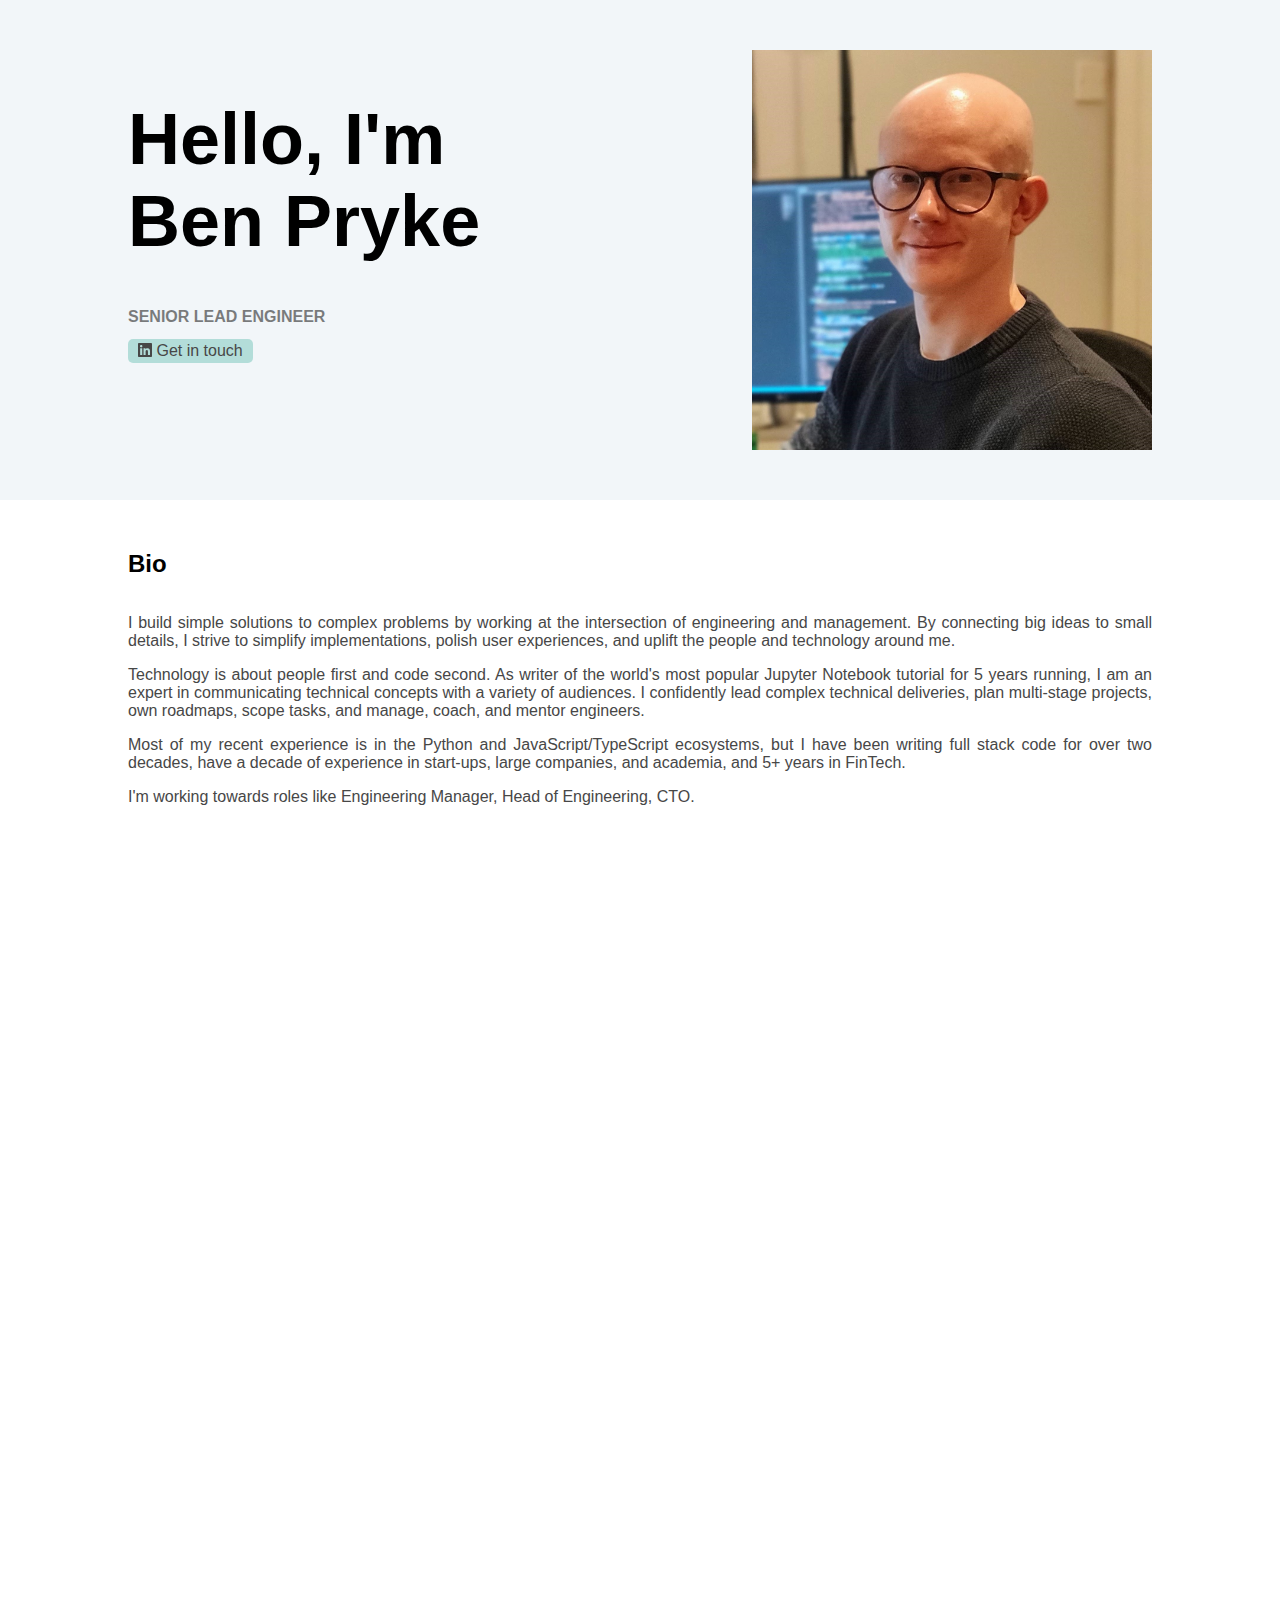
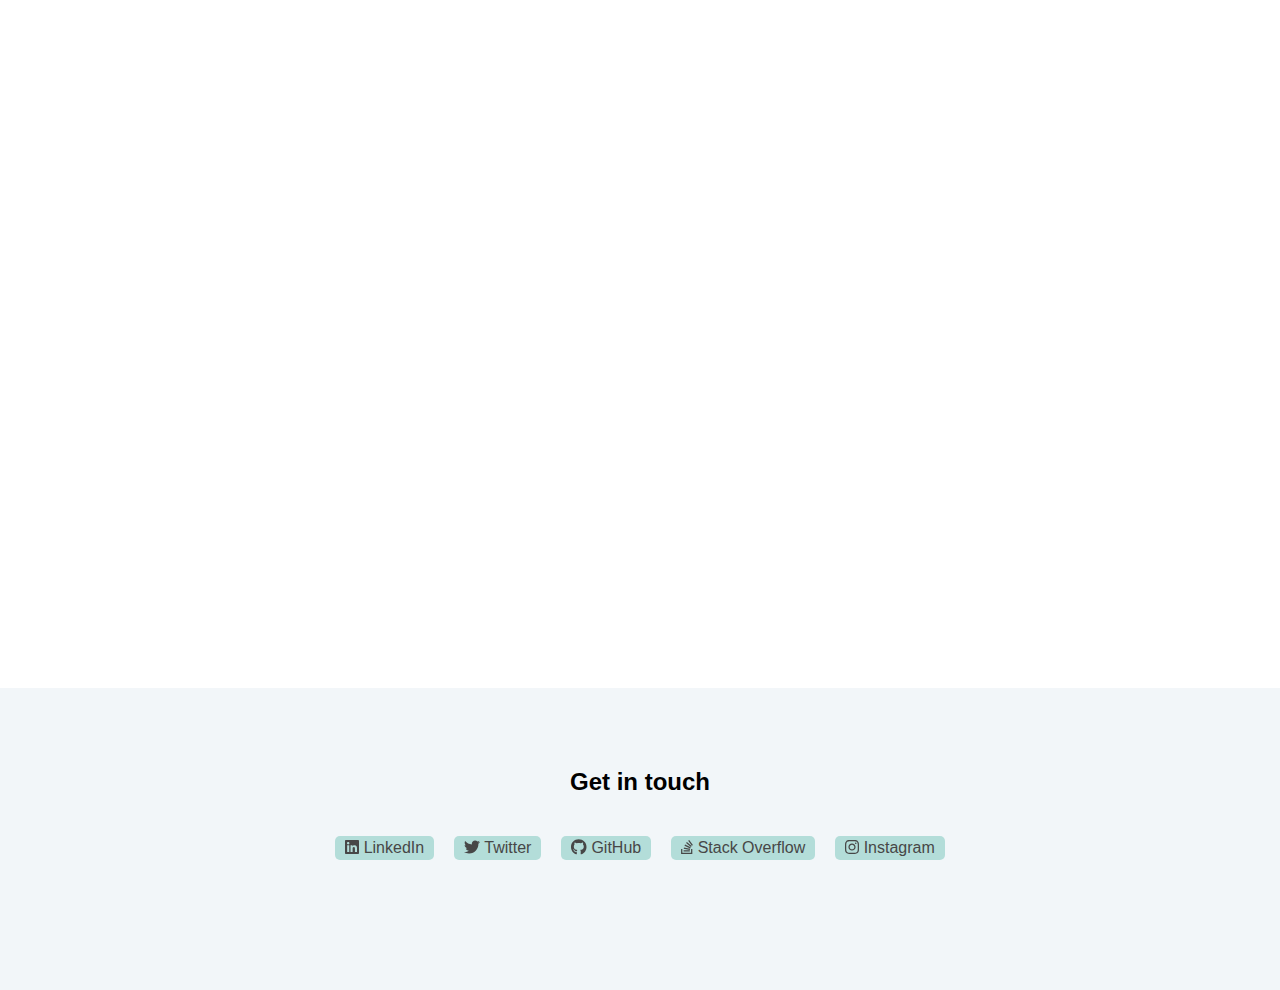
==== 200.html @ 39051aa6 "Updates" ====
<!doctype html><html lang="en-gb"><head><meta charset="utf-8"/><link rel="shortcut icon" href="/favicon.ico"/><link rel="icon" type="image/png" sizes="32x32" href="/favicon-32x32.png"><link rel="icon" type="image/png" sizes="16x16" href="/favicon-16x16.png"><link rel="apple-touch-icon" sizes="180x180" href="/apple-touch-icon.png"><meta name="viewport" content="width=device-width,initial-scale=1,shrink-to-fit=no"/><meta name="theme-color" content="#50bebe"/><link rel="manifest" href="/manifest.json"/><title>Benjamin Pryke | Developer</title><meta name="description" content="Ben Pryke is an entrepreneur building tech for humans. Currently a senior tech lead at JPMC, formerly at Beacon Platform, and two time startup co-founder."><meta name="keywords" content="Ben, Benjamin, Pryke, engineer, developer, dev, programmer, entrepreneur, startup, start-up, Python, JavaScript, full stack, senior, lead"><script async src="https://www.googletagmanager.com/gtag/js?id=G-BXW9QDPKF5"></script><script>function gtag(){dataLayer.push(arguments)}window.dataLayer=window.dataLayer||[],gtag("js",new Date),gtag("config","G-BXW9QDPKF5")</script><script defer="defer" src="/static/js/main.bc6fc7b1.js"></script><link href="/static/css/main.e561cb34.css" rel="stylesheet"></head><body><noscript>Enabling JavaScript will enhance this site</noscript><div id="root"></div></body></html>
---- static/css/main.e561cb34.css ----
body{-webkit-font-smoothing:antialiased;-moz-osx-font-smoothing:grayscale;font-family:-apple-system,BlinkMacSystemFont,Segoe UI,Roboto,Oxygen,Ubuntu,Cantarell,Fira Sans,Droid Sans,Helvetica Neue,sans-serif;margin:0;overflow-anchor:none;padding:0}code{font-family:source-code-pro,Menlo,Monaco,Consolas,Courier New,monospace}img{display:block}.banner{box-sizing:border-box;margin:auto;max-width:1500px;min-height:200px;min-width:360px;padding:50px 10%;position:relative;text-align:center}.banner>h2{margin:0 0 30px}.banner>p{color:#474747}.faded-out{opacity:0}.faded-in{-webkit-animation:fade-in .5s ease-out;animation:fade-in .5s ease-out}@-webkit-keyframes fade-in{0%{opacity:0;top:100px}to{opacity:1;top:0}}@keyframes fade-in{0%{opacity:0;top:100px}to{opacity:1;top:0}}@media only screen and (min-width:768px){.banner{box-sizing:inherit}}@media only screen and (min-width:1800px){.banner{padding:50px calc(50% - 750px)}}.footer{background:#f2f6f9;max-width:none;min-height:0;padding-bottom:120px!important;padding-top:80px!important}section.banner.hero{grid-gap:1rem;background-color:#f2f6f9;display:grid;grid-template:1.3fr 1fr/1fr}section.banner.hero .text{justify-self:flex-start;margin:auto}section.banner.hero h1{font-size:3rem;max-width:300px}section.banner.hero h2{display:block;font-size:1rem;font-weight:600;opacity:.5;text-transform:uppercase}section.banner.hero .social-button{margin:0}section.banner.hero img{aspect-ratio:1/1;justify-self:center;max-height:400px;max-width:400px;-webkit-transform:scaleX(-1);transform:scaleX(-1);width:100%}@media only screen and (min-width:768px){section.banner.hero{grid-template:1fr/1fr 1fr}section.banner.hero .text{display:flex;flex-direction:column;grid-row:1;margin:0}section.banner.hero h1{font-size:3.5rem;margin-bottom:2rem;max-width:400px;text-align:left}section.banner.hero h2{text-align:left}section.banner.hero img{justify-self:flex-end}}@media only screen and (min-width:900px){section.banner.hero h1{font-size:4.5rem}}@media only screen and (min-width:1800px){section.banner.hero h1{font-size:5rem}}.logo{align-self:center}.logo img{padding:25px 15px;transition:.5s ease;width:100px}.logo img:hover{-webkit-transform:scale(1.2);transform:scale(1.2)}@media only screen and (min-width:900px){.logo img{padding:50px 30px;width:200px}}.logo-collection{display:flex;flex-wrap:wrap;justify-content:space-around}.paragraph-header{align-items:center;display:flex;flex-direction:column;justify-content:space-between}.paragraph-header h2{align-self:flex-start;margin-top:0;text-align:left}.paragraph-header img{align-self:flex-start;margin-bottom:25px;max-height:60px}.paragraph p{-webkit-hyphens:auto;hyphens:auto;text-align:justify}@media only screen and (min-width:450px){.paragraph-header{flex-direction:row}.paragraph-header img{margin-bottom:10px;margin-left:20px}}@media only screen and (min-width:900px){.paragraph p{-webkit-hyphens:none;hyphens:none}}.showcase{background:#f2f6f9;padding-bottom:80px}.showpieces{align-items:center;display:flex;flex-direction:row;flex-wrap:wrap;justify-content:center}.showpieces a{color:#2b2b2b;text-decoration:none}.showpiece{background:#fff;border-radius:10px;box-shadow:8px 14px 38px rgba(45,51,56,.08),1px 3px 8px rgba(45,51,56,.03);height:400px;margin:20px;padding:10px;position:relative;top:0;transition:.5s ease;width:300px}@media (hover:hover){.showpiece:hover{top:-10px}}.showpiece p{color:#474747}.showpiece img{height:200px;object-fit:cover;width:300px}.social-button{background:#b3ddd9;border:none;border-radius:5px;color:#474747;display:inline-block;font-size:1rem;font-weight:500;margin:10px;padding:3px 10px;text-decoration:none;white-space:nowrap;width:-webkit-fit-content;width:-moz-fit-content;width:fit-content}.social-button:focus{-webkit-animation:wave .2s ease-in;animation:wave .2s ease-in}.social-button:hover svg{color:#50bebe;transition:all .2s ease}.social-button i{margin-right:6px}@-webkit-keyframes wave{0%{box-shadow:0 0 0 0 rgba(80,190,190,0)}50%{box-shadow:0 0 0 3px rgba(80,190,190,.33)}to{box-shadow:0 0 0 4px rgba(80,190,190,0)}}@keyframes wave{0%{box-shadow:0 0 0 0 rgba(80,190,190,0)}50%{box-shadow:0 0 0 3px rgba(80,190,190,.33)}to{box-shadow:0 0 0 4px rgba(80,190,190,0)}}
/*# sourceMappingURL=main.e561cb34.css.map*/
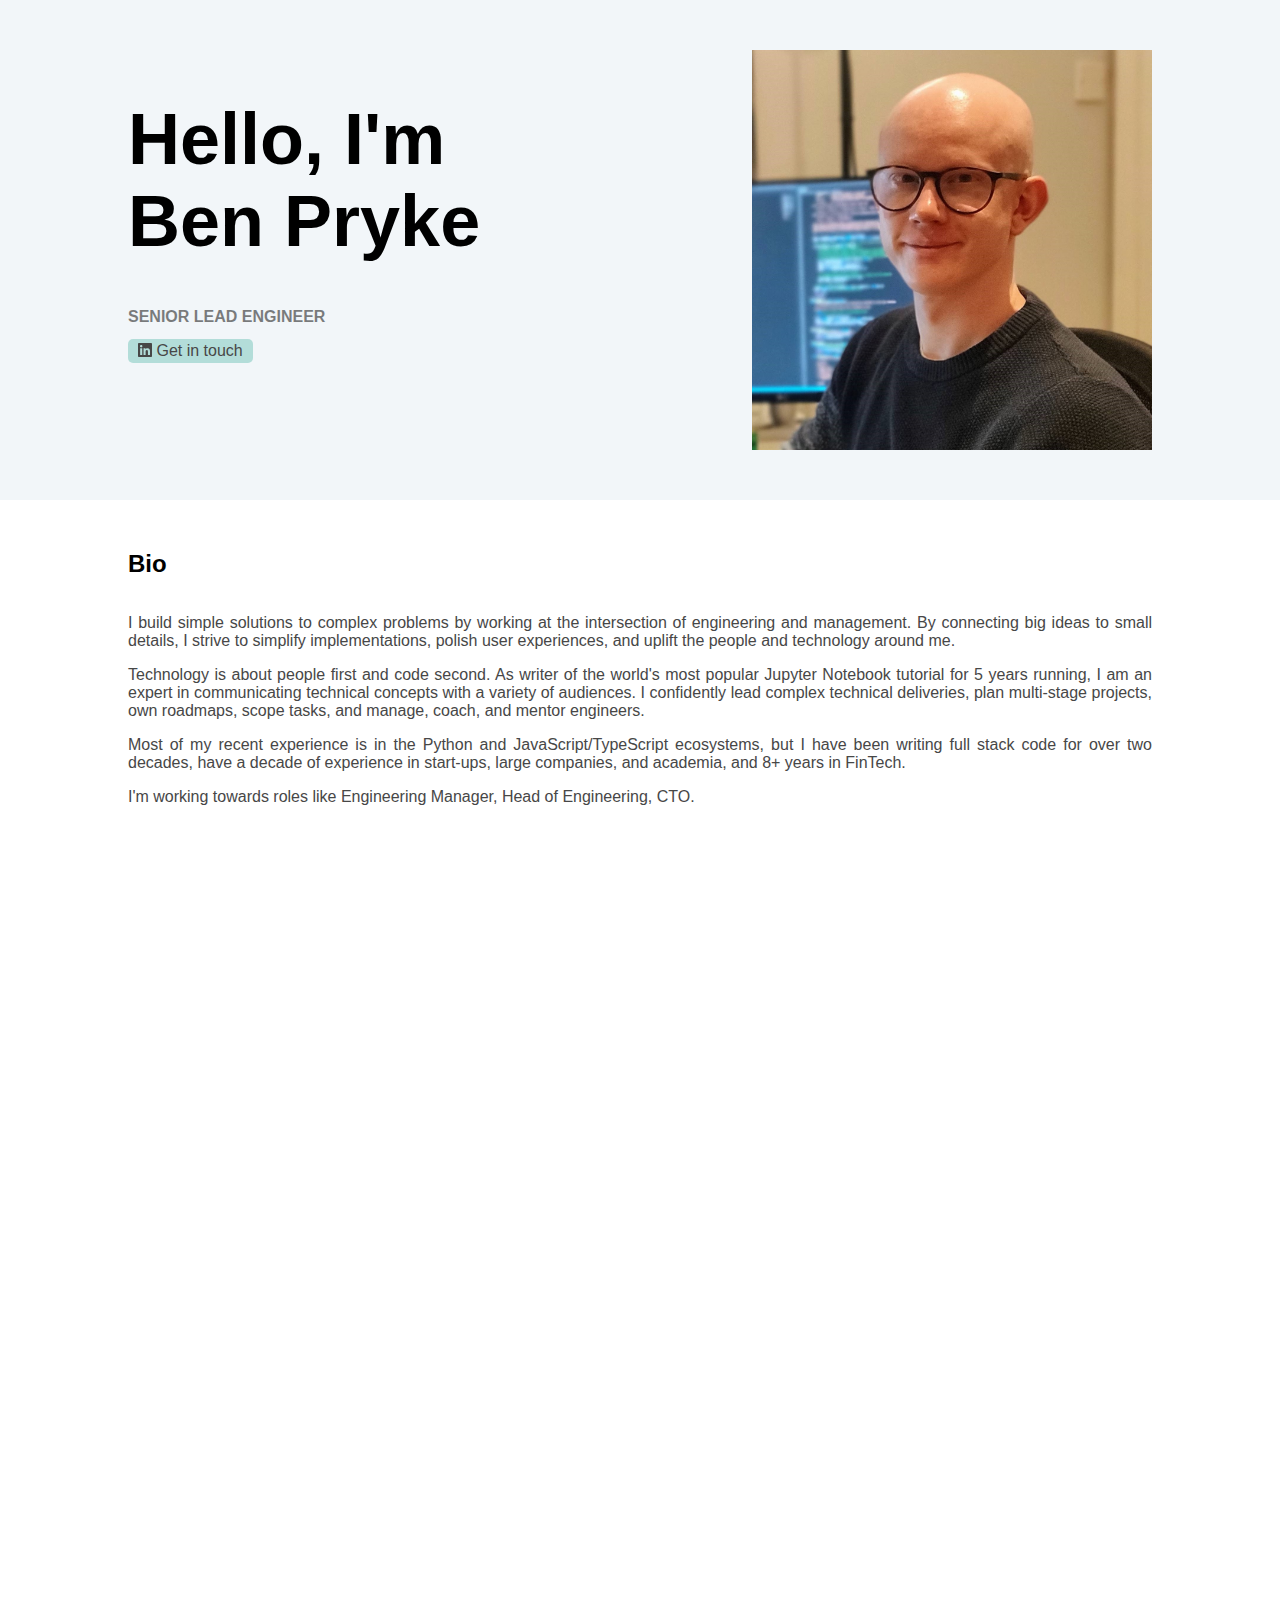
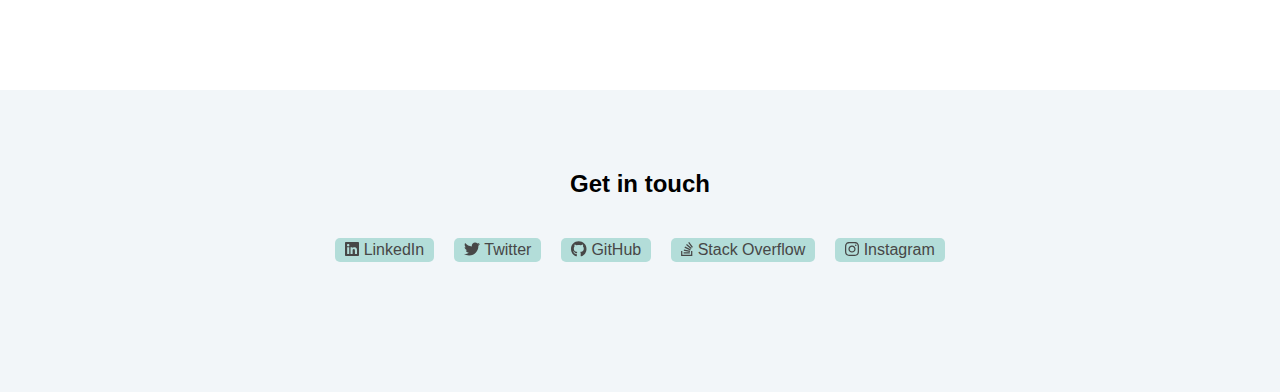
==== commit ded4de20: "Updates" ====
--- a/200.html
+++ b/200.html
@@ -1 +1 @@
-<!doctype html><html lang="en-gb"><head><meta charset="utf-8"/><link rel="shortcut icon" href="/favicon.ico"/><link rel="icon" type="image/png" sizes="32x32" href="/favicon-32x32.png"><link rel="icon" type="image/png" sizes="16x16" href="/favicon-16x16.png"><link rel="apple-touch-icon" sizes="180x180" href="/apple-touch-icon.png"><meta name="viewport" content="width=device-width,initial-scale=1,shrink-to-fit=no"/><meta name="theme-color" content="#50bebe"/><link rel="manifest" href="/manifest.json"/><title>Benjamin Pryke | Developer</title><meta name="description" content="Ben Pryke is an entrepreneur building tech for humans. Currently a senior tech lead at JPMC, formerly at Beacon Platform, and two time startup co-founder."><meta name="keywords" content="Ben, Benjamin, Pryke, engineer, developer, dev, programmer, entrepreneur, startup, start-up, Python, JavaScript, full stack, senior, lead"><script async src="https://www.googletagmanager.com/gtag/js?id=G-BXW9QDPKF5"></script><script>function gtag(){dataLayer.push(arguments)}window.dataLayer=window.dataLayer||[],gtag("js",new Date),gtag("config","G-BXW9QDPKF5")</script><script defer="defer" src="/static/js/main.bc6fc7b1.js"></script><link href="/static/css/main.e561cb34.css" rel="stylesheet"></head><body><noscript>Enabling JavaScript will enhance this site</noscript><div id="root"></div></body></html>+<!doctype html><html lang="en-gb"><head><meta charset="utf-8"/><link rel="shortcut icon" href="/favicon.ico"/><link rel="icon" type="image/png" sizes="32x32" href="/favicon-32x32.png"><link rel="icon" type="image/png" sizes="16x16" href="/favicon-16x16.png"><link rel="apple-touch-icon" sizes="180x180" href="/apple-touch-icon.png"><meta name="viewport" content="width=device-width,initial-scale=1,shrink-to-fit=no"/><meta name="theme-color" content="#50bebe"/><link rel="manifest" href="/manifest.json"/><title>Benjamin Pryke | Developer</title><meta name="description" content="Ben Pryke is an entrepreneur building tech for humans. Currently a senior tech lead at JPMC, formerly at Beacon Platform, and two time startup co-founder."><meta name="keywords" content="Ben, Benjamin, Pryke, engineer, developer, dev, programmer, entrepreneur, startup, start-up, Python, JavaScript, full stack, senior, lead"><script async src="https://www.googletagmanager.com/gtag/js?id=G-BXW9QDPKF5"></script><script>function gtag(){dataLayer.push(arguments)}window.dataLayer=window.dataLayer||[],gtag("js",new Date),gtag("config","G-BXW9QDPKF5")</script><script defer="defer" src="/static/js/main.8d315e64.js"></script><link href="/static/css/main.e561cb34.css" rel="stylesheet"></head><body><noscript>Enabling JavaScript will enhance this site</noscript><div id="root"></div></body></html>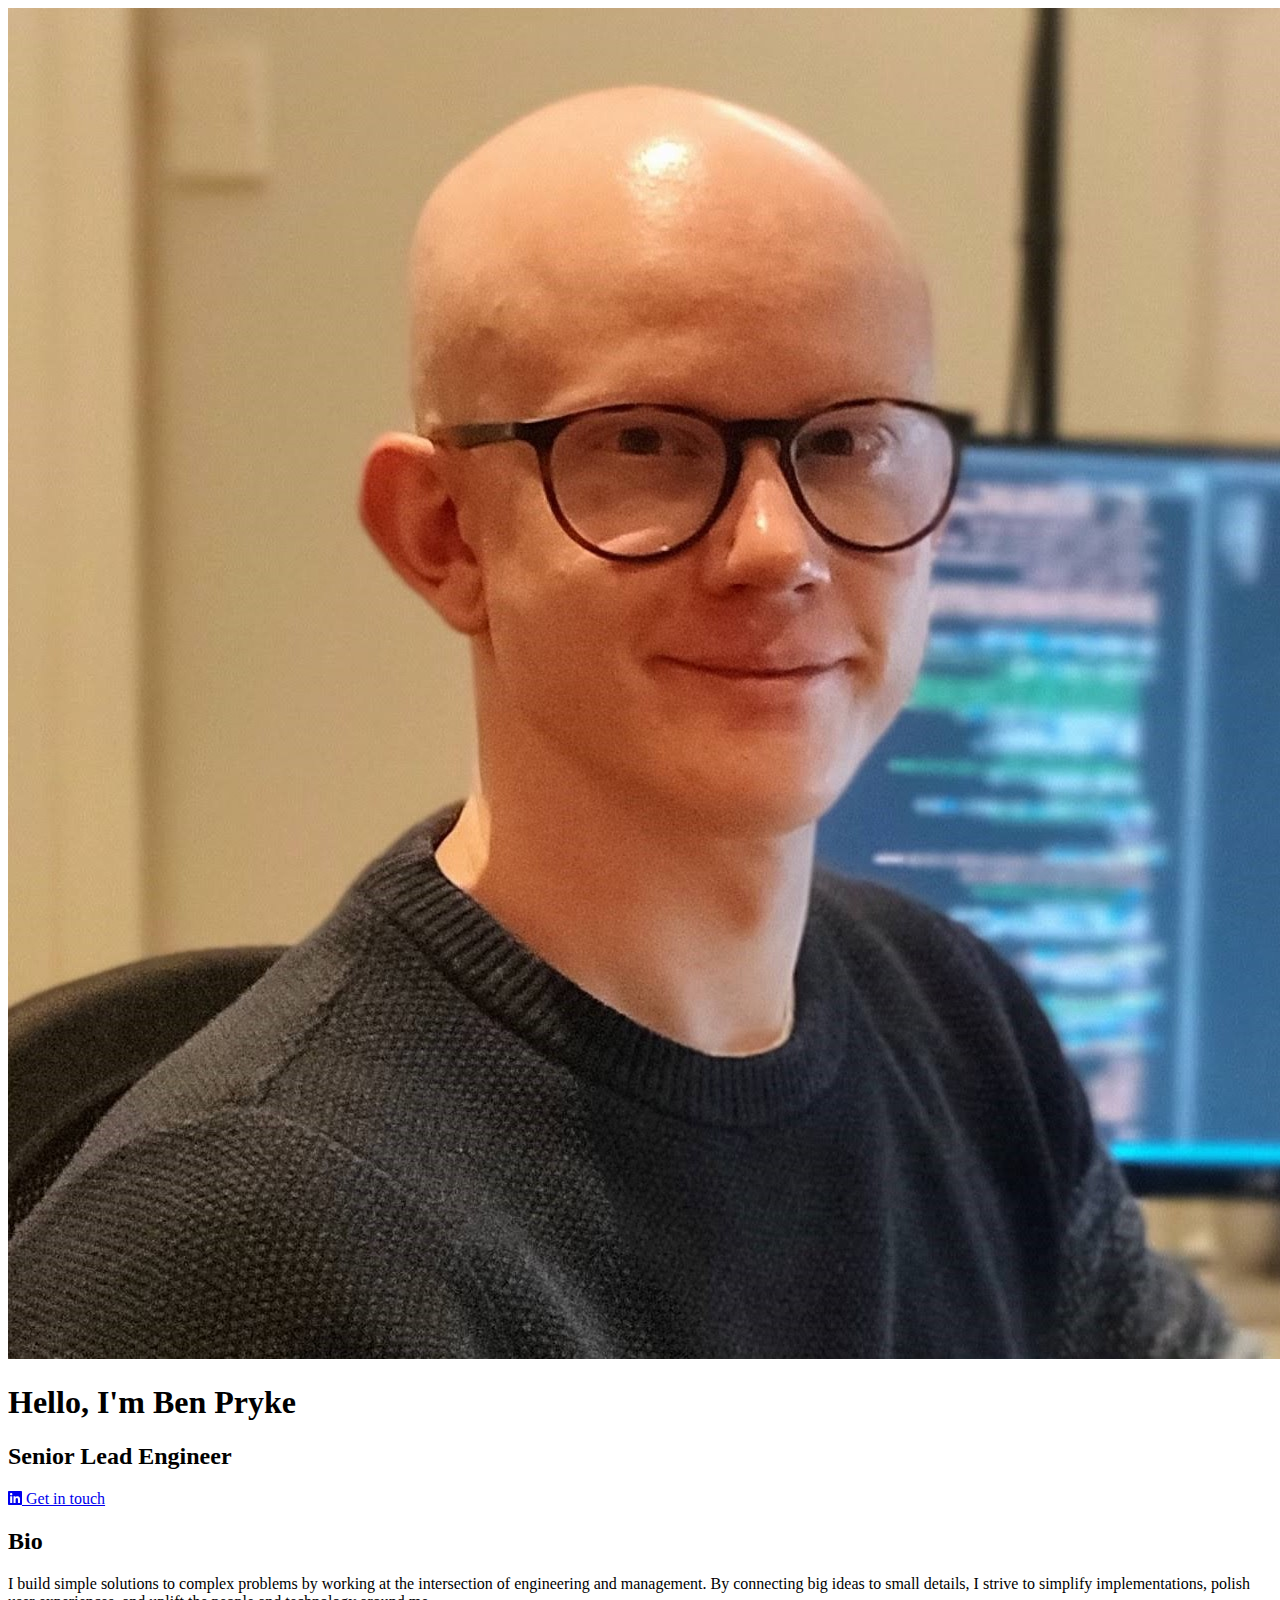
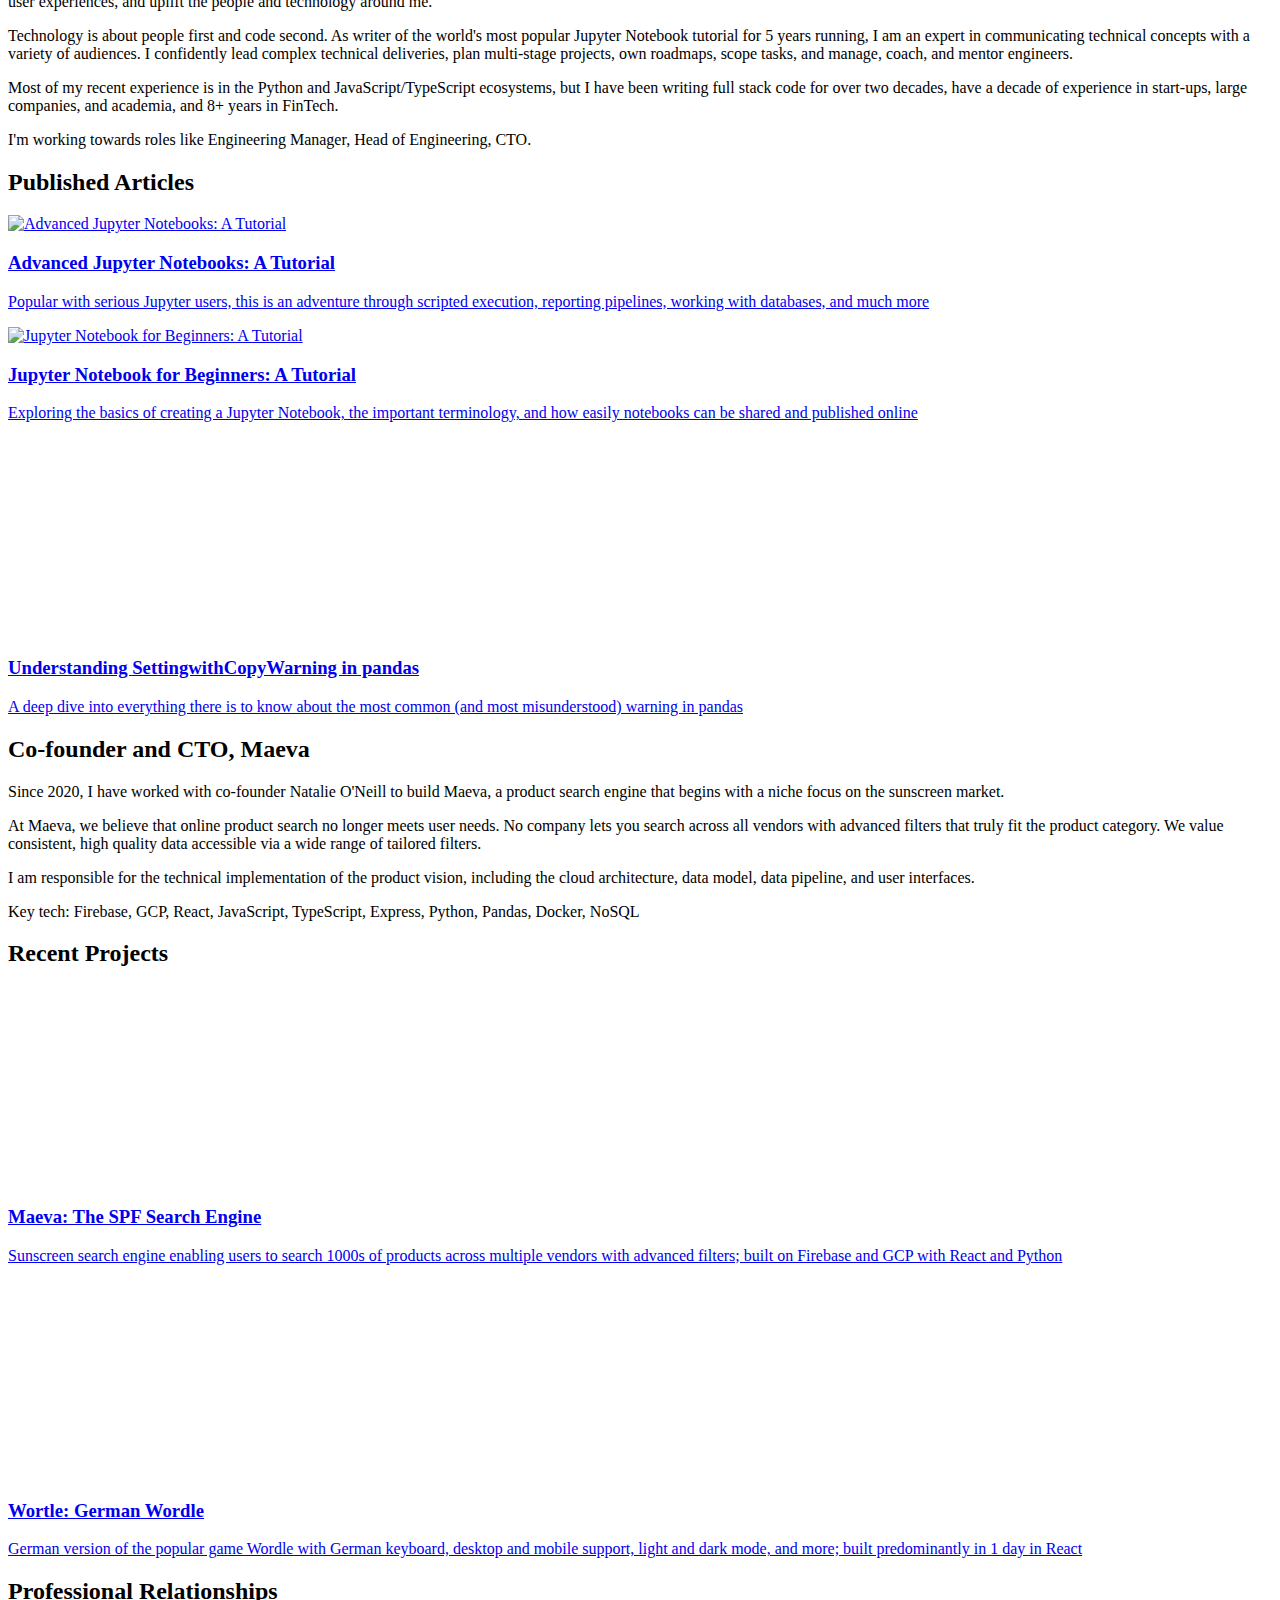
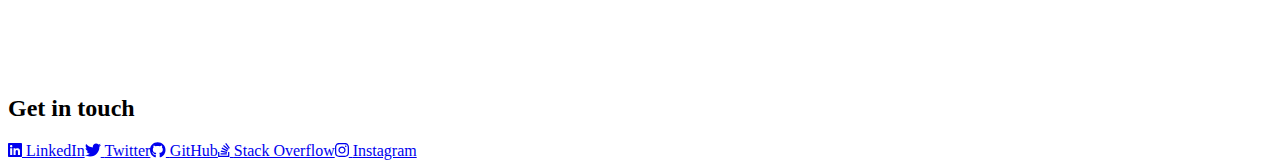
==== commit bb667d0c: "Deploying to master from @ benpryke/personal-website@50c4f6c739d84eed12253d15ff1fe33645c7137d 🚀" ====
--- a/200.html
+++ b/200.html
@@ -1 +1 @@
-<!doctype html><html lang="en-gb"><head><meta charset="utf-8"/><link rel="shortcut icon" href="/favicon.ico"/><link rel="icon" type="image/png" sizes="32x32" href="/favicon-32x32.png"><link rel="icon" type="image/png" sizes="16x16" href="/favicon-16x16.png"><link rel="apple-touch-icon" sizes="180x180" href="/apple-touch-icon.png"><meta name="viewport" content="width=device-width,initial-scale=1,shrink-to-fit=no"/><meta name="theme-color" content="#50bebe"/><link rel="manifest" href="/manifest.json"/><title>Benjamin Pryke | Developer</title><meta name="description" content="Ben Pryke is an entrepreneur building tech for humans. Currently a senior tech lead at JPMC, formerly at Beacon Platform, and two time startup co-founder."><meta name="keywords" content="Ben, Benjamin, Pryke, engineer, developer, dev, programmer, entrepreneur, startup, start-up, Python, JavaScript, full stack, senior, lead"><script async src="https://www.googletagmanager.com/gtag/js?id=G-BXW9QDPKF5"></script><script>function gtag(){dataLayer.push(arguments)}window.dataLayer=window.dataLayer||[],gtag("js",new Date),gtag("config","G-BXW9QDPKF5")</script><script defer="defer" src="/static/js/main.8d315e64.js"></script><link href="/static/css/main.e561cb34.css" rel="stylesheet"></head><body><noscript>Enabling JavaScript will enhance this site</noscript><div id="root"></div></body></html>+<!doctype html><html lang="en-gb"><head><meta charset="utf-8"/><link rel="shortcut icon" href="/favicon.ico"/><link rel="icon" type="image/png" sizes="32x32" href="/favicon-32x32.png"><link rel="icon" type="image/png" sizes="16x16" href="/favicon-16x16.png"><link rel="apple-touch-icon" sizes="180x180" href="/apple-touch-icon.png"><meta name="viewport" content="width=device-width,initial-scale=1,shrink-to-fit=no"/><meta name="theme-color" content="#50bebe"/><link rel="manifest" href="/manifest.json"/><title>Benjamin Pryke | Developer</title><meta name="description" content="Ben Pryke is an entrepreneur building tech for humans. Currently a senior tech lead at JPMC, formerly at Beacon Platform, and two time startup co-founder."><meta name="keywords" content="Ben, Benjamin, Pryke, engineer, developer, dev, programmer, entrepreneur, startup, start-up, Python, JavaScript, full stack, senior, lead"><script async src="https://www.googletagmanager.com/gtag/js?id=G-BXW9QDPKF5"></script><script>function gtag(){dataLayer.push(arguments)}window.dataLayer=window.dataLayer||[],gtag("js",new Date),gtag("config","G-BXW9QDPKF5")</script><script defer="defer" src="/static/js/main.f6f3905d.js"></script><link href="/static/css/main.e561cb34.css" rel="stylesheet"></head><body><noscript>Enabling JavaScript will enhance this site</noscript><div id="root"></div></body></html>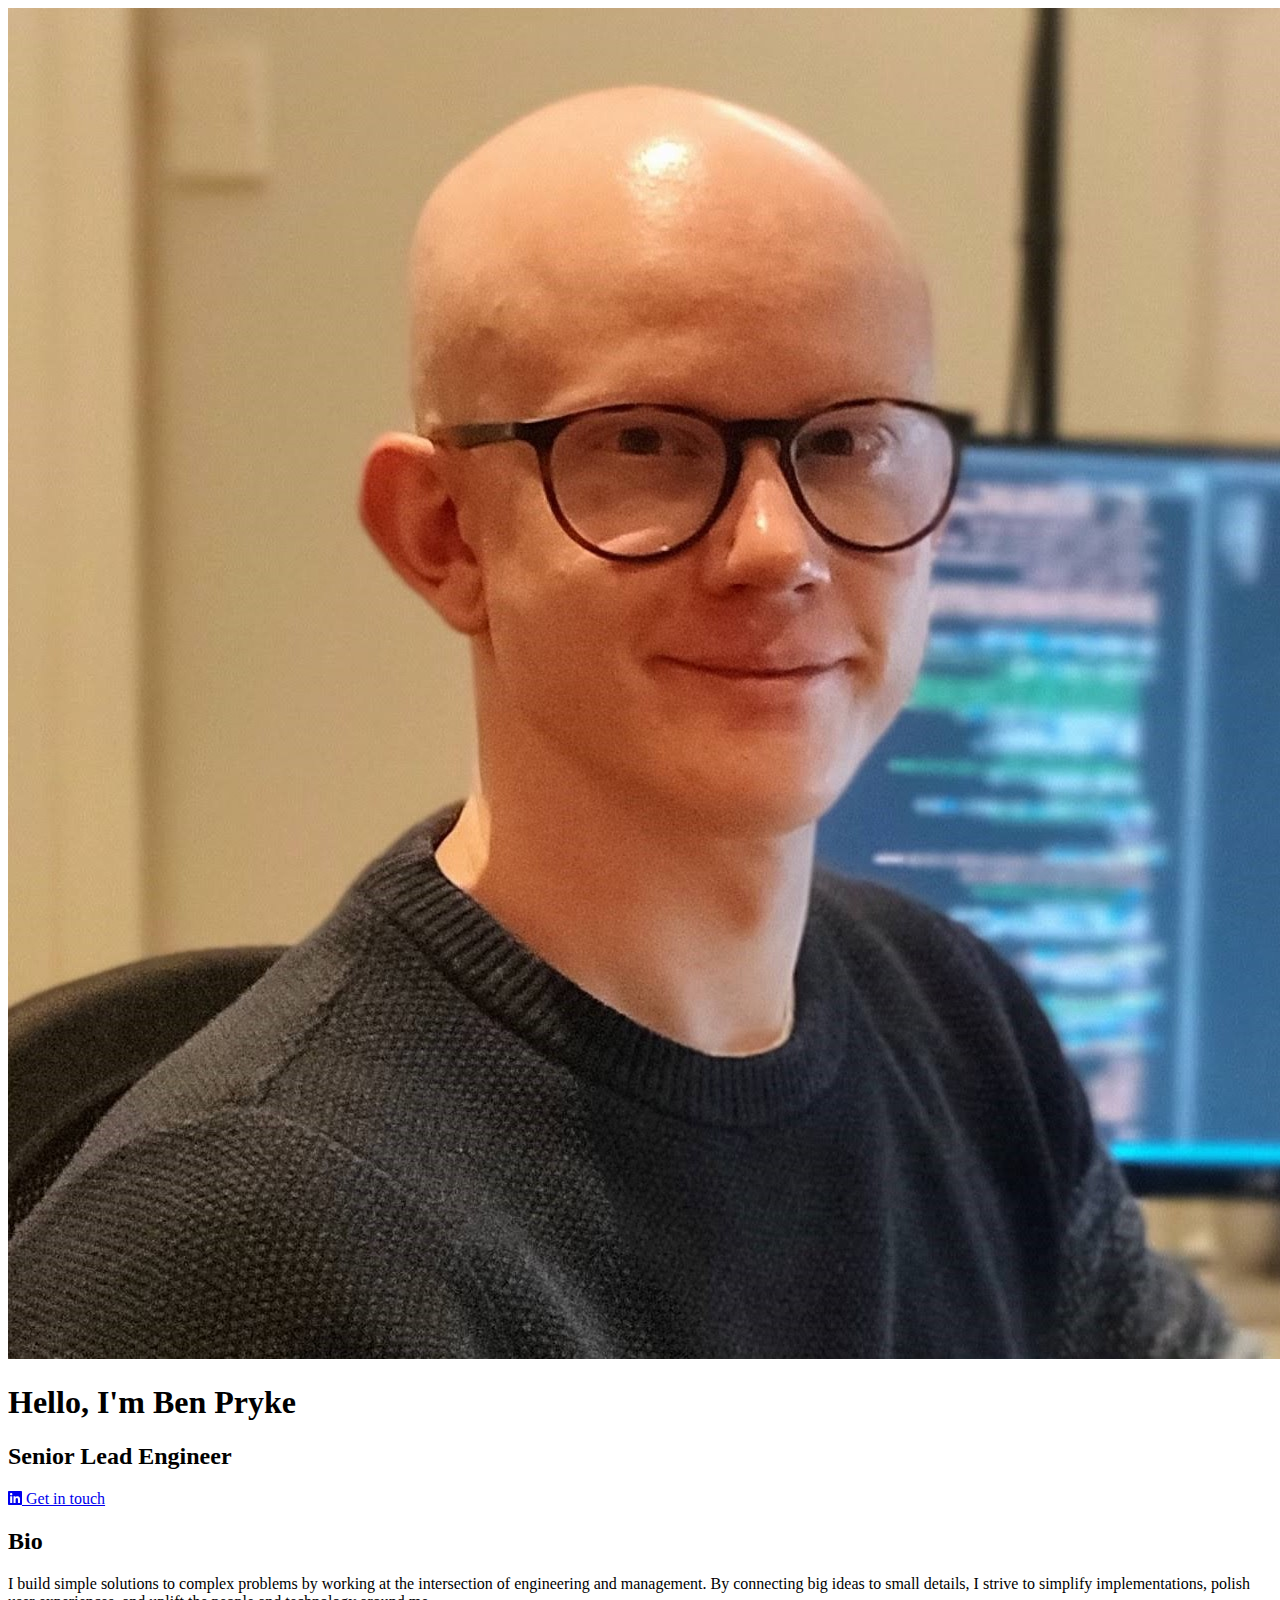
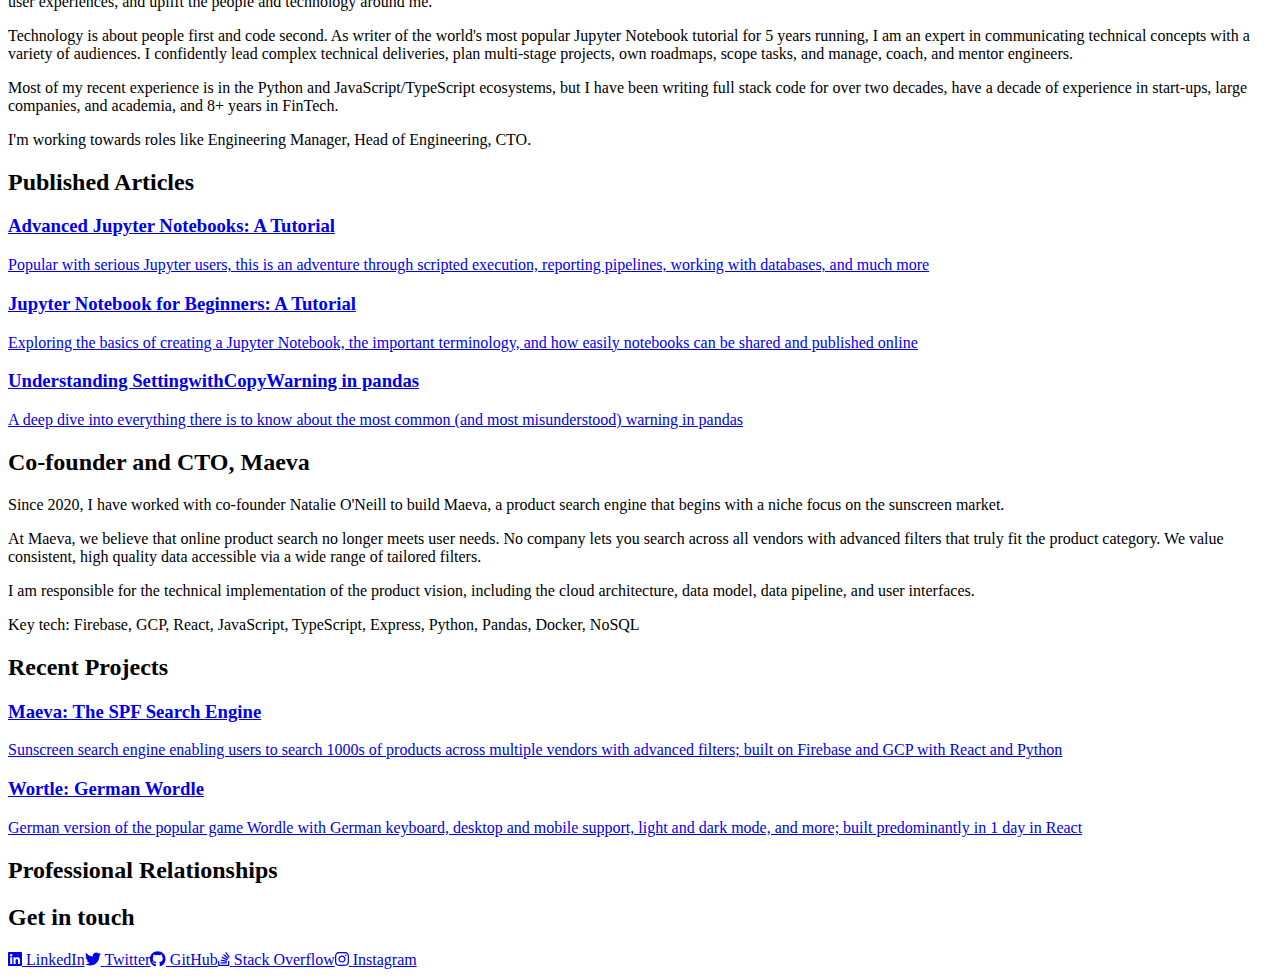
==== commit 70d6a8c9: "Updates" ====
--- a/200.html
+++ b/200.html
@@ -1 +1 @@
-<!doctype html><html lang="en-gb"><head><meta charset="utf-8"/><link rel="shortcut icon" href="/favicon.ico"/><link rel="icon" type="image/png" sizes="32x32" href="/favicon-32x32.png"><link rel="icon" type="image/png" sizes="16x16" href="/favicon-16x16.png"><link rel="apple-touch-icon" sizes="180x180" href="/apple-touch-icon.png"><meta name="viewport" content="width=device-width,initial-scale=1,shrink-to-fit=no"/><meta name="theme-color" content="#50bebe"/><link rel="manifest" href="/manifest.json"/><title>Benjamin Pryke | Developer</title><meta name="description" content="Ben Pryke is an entrepreneur building tech for humans. Currently a senior tech lead at JPMC, formerly at Beacon Platform, and two time startup co-founder."><meta name="keywords" content="Ben, Benjamin, Pryke, engineer, developer, dev, programmer, entrepreneur, startup, start-up, Python, JavaScript, full stack, senior, lead"><script async src="https://www.googletagmanager.com/gtag/js?id=G-BXW9QDPKF5"></script><script>function gtag(){dataLayer.push(arguments)}window.dataLayer=window.dataLayer||[],gtag("js",new Date),gtag("config","G-BXW9QDPKF5")</script><script defer="defer" src="/static/js/main.f6f3905d.js"></script><link href="/static/css/main.e561cb34.css" rel="stylesheet"></head><body><noscript>Enabling JavaScript will enhance this site</noscript><div id="root"></div></body></html>+<!doctype html><html lang="en-gb"><head><meta charset="utf-8"/><link rel="shortcut icon" href="/favicon.ico"/><link rel="icon" type="image/png" sizes="32x32" href="/favicon-32x32.png"><link rel="icon" type="image/png" sizes="16x16" href="/favicon-16x16.png"><link rel="apple-touch-icon" sizes="180x180" href="/apple-touch-icon.png"><meta name="viewport" content="width=device-width,initial-scale=1,shrink-to-fit=no"/><meta name="theme-color" content="#50bebe"/><link rel="manifest" href="/manifest.json"/><title>Benjamin Pryke | Developer</title><meta name="description" content="Ben Pryke is an entrepreneur building tech for humans. Currently a senior tech lead at JPMC, formerly at Beacon Platform, and two time startup co-founder."><meta name="keywords" content="Ben, Benjamin, Pryke, engineer, developer, dev, programmer, entrepreneur, startup, start-up, Python, JavaScript, full stack, senior, lead"><script async src="https://www.googletagmanager.com/gtag/js?id=G-BXW9QDPKF5"></script><script>function gtag(){dataLayer.push(arguments)}window.dataLayer=window.dataLayer||[],gtag("js",new Date),gtag("config","G-BXW9QDPKF5")</script><script defer="defer" src="/static/js/main.5bf0c356.js"></script><link href="/static/css/main.e561cb34.css" rel="stylesheet"></head><body><noscript>Enabling JavaScript will enhance this site</noscript><div id="root"></div></body></html>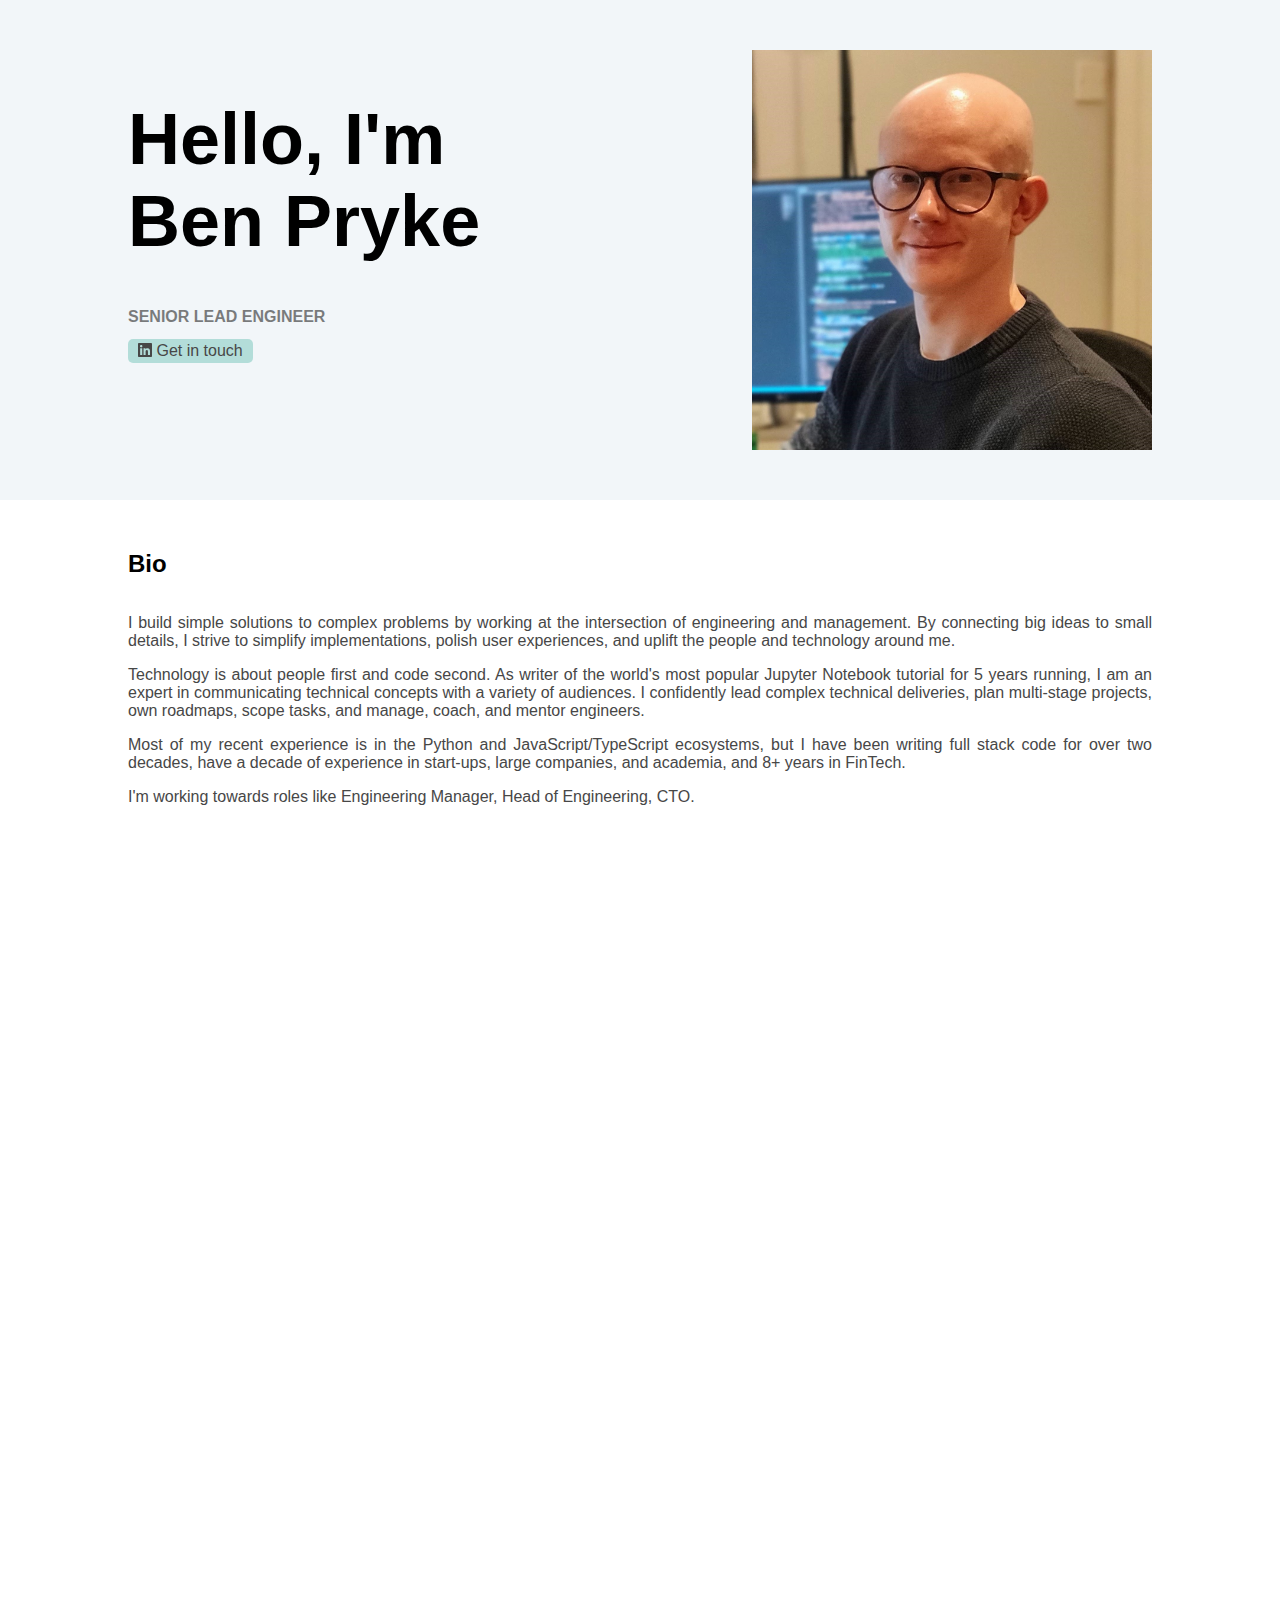
==== commit 30742c0a: "Deploying to master from @ benpryke/personal-website@5711f8d135402c48affca650c09b3a581989c5d3 🚀" ====
--- a/200.html
+++ b/200.html
@@ -1 +1,34 @@
-<!doctype html><html lang="en-gb"><head><meta charset="utf-8"/><link rel="shortcut icon" href="/favicon.ico"/><link rel="icon" type="image/png" sizes="32x32" href="/favicon-32x32.png"><link rel="icon" type="image/png" sizes="16x16" href="/favicon-16x16.png"><link rel="apple-touch-icon" sizes="180x180" href="/apple-touch-icon.png"><meta name="viewport" content="width=device-width,initial-scale=1,shrink-to-fit=no"/><meta name="theme-color" content="#50bebe"/><link rel="manifest" href="/manifest.json"/><title>Benjamin Pryke | Developer</title><meta name="description" content="Ben Pryke is an entrepreneur building tech for humans. Currently a senior tech lead at JPMC, formerly at Beacon Platform, and two time startup co-founder."><meta name="keywords" content="Ben, Benjamin, Pryke, engineer, developer, dev, programmer, entrepreneur, startup, start-up, Python, JavaScript, full stack, senior, lead"><script async src="https://www.googletagmanager.com/gtag/js?id=G-BXW9QDPKF5"></script><script>function gtag(){dataLayer.push(arguments)}window.dataLayer=window.dataLayer||[],gtag("js",new Date),gtag("config","G-BXW9QDPKF5")</script><script defer="defer" src="/static/js/main.5bf0c356.js"></script><link href="/static/css/main.e561cb34.css" rel="stylesheet"></head><body><noscript>Enabling JavaScript will enhance this site</noscript><div id="root"></div></body></html>+<!DOCTYPE html>
+<html lang="en-gb">
+  <head>
+    <meta charset="utf-8"/>
+    <link rel="shortcut icon" href="/assets/favicon-vqh3uQuY.ico"/>
+    <link rel="icon" type="image/png" sizes="512x512" href="/assets/favicon-512x512-DaZWaWV2.png">
+    <link rel="icon" type="image/png" sizes="192x192" href="/assets/favicon-192x192-DF1hLskp.png">
+    <link rel="icon" type="image/png" sizes="32x32" href="/assets/favicon-32x32-KCON65HF.png">
+    <link rel="icon" type="image/png" sizes="16x16" href="/assets/favicon-16x16-DmluTjXL.png">
+    <link rel="apple-touch-icon" sizes="180x180" href="/assets/favicon-180x180-CDnnF3rg.png">
+    <meta name="viewport" content="width=device-width, initial-scale=1, shrink-to-fit=no"/>
+    <meta name="theme-color" content="#50bebe"/>
+    <link rel="manifest" href="/assets/manifest-D1YhB_9p.json"/>
+    
+    <title>Benjamin Pryke | Developer</title>
+    <meta name="description" content="Ben Pryke is an entrepreneur building tech for humans. Currently a senior tech lead at JPMC, formerly at Beacon Platform, and two time startup co-founder.">
+    <meta name="keywords" content="Ben, Benjamin, Pryke, engineer, developer, dev, programmer, entrepreneur, startup, start-up, Python, TypeScript, JavaScript, full stack, senior, lead">
+
+    <!-- Google tag (gtag.js) -->
+    <script async src="https://www.googletagmanager.com/gtag/js?id=G-BXW9QDPKF5"></script>
+    <script>
+      window.dataLayer = window.dataLayer || [];
+      function gtag(){dataLayer.push(arguments);}
+      gtag('js', new Date());
+      gtag('config', 'G-BXW9QDPKF5');
+    </script>
+    <script type="module" crossorigin src="/assets/index-BBmArMoi.js"></script>
+    <link rel="stylesheet" crossorigin href="/assets/index-DV4ofqlh.css">
+  </head>
+  <body>
+    <noscript>Enabling JavaScript will enhance this site</noscript>
+    <div id="root"></div>
+  </body>
+</html>
--- a/assets/index-DV4ofqlh.css
+++ b/assets/index-DV4ofqlh.css
@@ -0,0 +1 @@
+body{margin:0;padding:0;font-family:-apple-system,BlinkMacSystemFont,Segoe UI,Roboto,Oxygen,Ubuntu,Cantarell,Fira Sans,Droid Sans,Helvetica Neue,sans-serif;-webkit-font-smoothing:antialiased;-moz-osx-font-smoothing:grayscale;overflow-anchor:none}code{font-family:source-code-pro,Menlo,Monaco,Consolas,Courier New,monospace}img{display:block}.banner{position:relative;min-width:360px;max-width:1500px;min-height:200px;margin:auto;padding:50px 10%;text-align:center;box-sizing:border-box}.banner>h2{margin:0 0 30px}.banner>p{color:#474747}.faded-out{opacity:0}.faded-in{animation:fade-in .5s ease-out}@keyframes fade-in{0%{opacity:0;top:100px}to{opacity:1;top:0}}@media only screen and (min-width: 768px){.banner{box-sizing:inherit}}@media only screen and (min-width: 1800px){.banner{padding:50px calc((100% - 1500px)/2)}}.footer{max-width:initial;min-height:0;padding-top:80px!important;padding-bottom:120px!important;background:#f2f6f9}section.banner.hero{background-color:#f2f6f9;display:grid;grid-template:1.3fr 1fr/1fr;grid-gap:1rem}section.banner.hero .text{justify-self:flex-start;margin:auto}section.banner.hero h1{font-size:3rem;max-width:300px}section.banner.hero h2{font-size:1rem;display:block;text-transform:uppercase;font-weight:600;opacity:.5}section.banner.hero .social-button{margin:0}section.banner.hero img{width:100%;max-width:400px;max-height:400px;aspect-ratio:1/1;transform:scaleX(-1);justify-self:center}@media only screen and (min-width: 768px){section.banner.hero{grid-template:1fr/1fr 1fr}section.banner.hero .text{display:flex;flex-direction:column;grid-row:1;margin:0}section.banner.hero h1{text-align:left;font-size:3.5rem;margin-bottom:2rem;max-width:400px}section.banner.hero h2{text-align:left}section.banner.hero img{justify-self:flex-end}}@media only screen and (min-width: 900px){section.banner.hero h1{font-size:4.5rem}}@media only screen and (min-width: 1800px){section.banner.hero h1{font-size:5rem}}.logo{align-self:center}.logo img{width:100px;padding:25px 15px;transition:.5s ease}.logo img:hover{transform:scale(1.2)}@media only screen and (min-width: 900px){.logo img{width:200px;padding:50px 30px}}.logo-collection{display:flex;flex-wrap:wrap;justify-content:space-around}.paragraph-header{display:flex;flex-direction:column;justify-content:space-between;align-items:center}.paragraph-header h2{align-self:flex-start;text-align:left;margin-top:0}.paragraph-header img{align-self:flex-start;margin-bottom:25px;max-height:60px}.paragraph p{text-align:justify;-webkit-hyphens:auto;hyphens:auto}@media only screen and (min-width: 450px){.paragraph-header{flex-direction:row}.paragraph-header img{margin-left:20px;margin-bottom:10px}}@media only screen and (min-width: 900px){.paragraph p{-webkit-hyphens:none;hyphens:none}}.showcase{background:#f2f6f9;padding-bottom:80px}.showpieces{display:flex;flex-direction:row;flex-wrap:wrap;align-items:center;justify-content:center}.showpieces a{color:#2b2b2b;text-decoration:none}.showpiece{position:relative;top:0;margin:20px;width:300px;height:400px;padding:10px;background:#fff;border-radius:10px;box-shadow:8px 14px 38px #2d333814,1px 3px 8px #2d333808;transition:.5s ease}@media (hover: hover){.showpiece:hover{top:-10px}}.showpiece p{color:#474747}.showpiece img{width:300px;height:200px;object-fit:cover}.social-button{display:inline-block;margin:10px;font-size:1rem;font-weight:500;padding:3px 10px;border-radius:5px;border:none;background:#b3ddd9;text-decoration:none;color:#474747;white-space:nowrap;width:fit-content}.social-button:focus{animation:wave .2s ease-in}.social-button:hover svg{color:#50bebe;transition:all .2s ease}.social-button i{margin-right:6px}@keyframes wave{0%{box-shadow:0 0 #50bebe00}50%{box-shadow:0 0 0 3px #50bebe54}to{box-shadow:0 0 0 4px #50bebe00}}
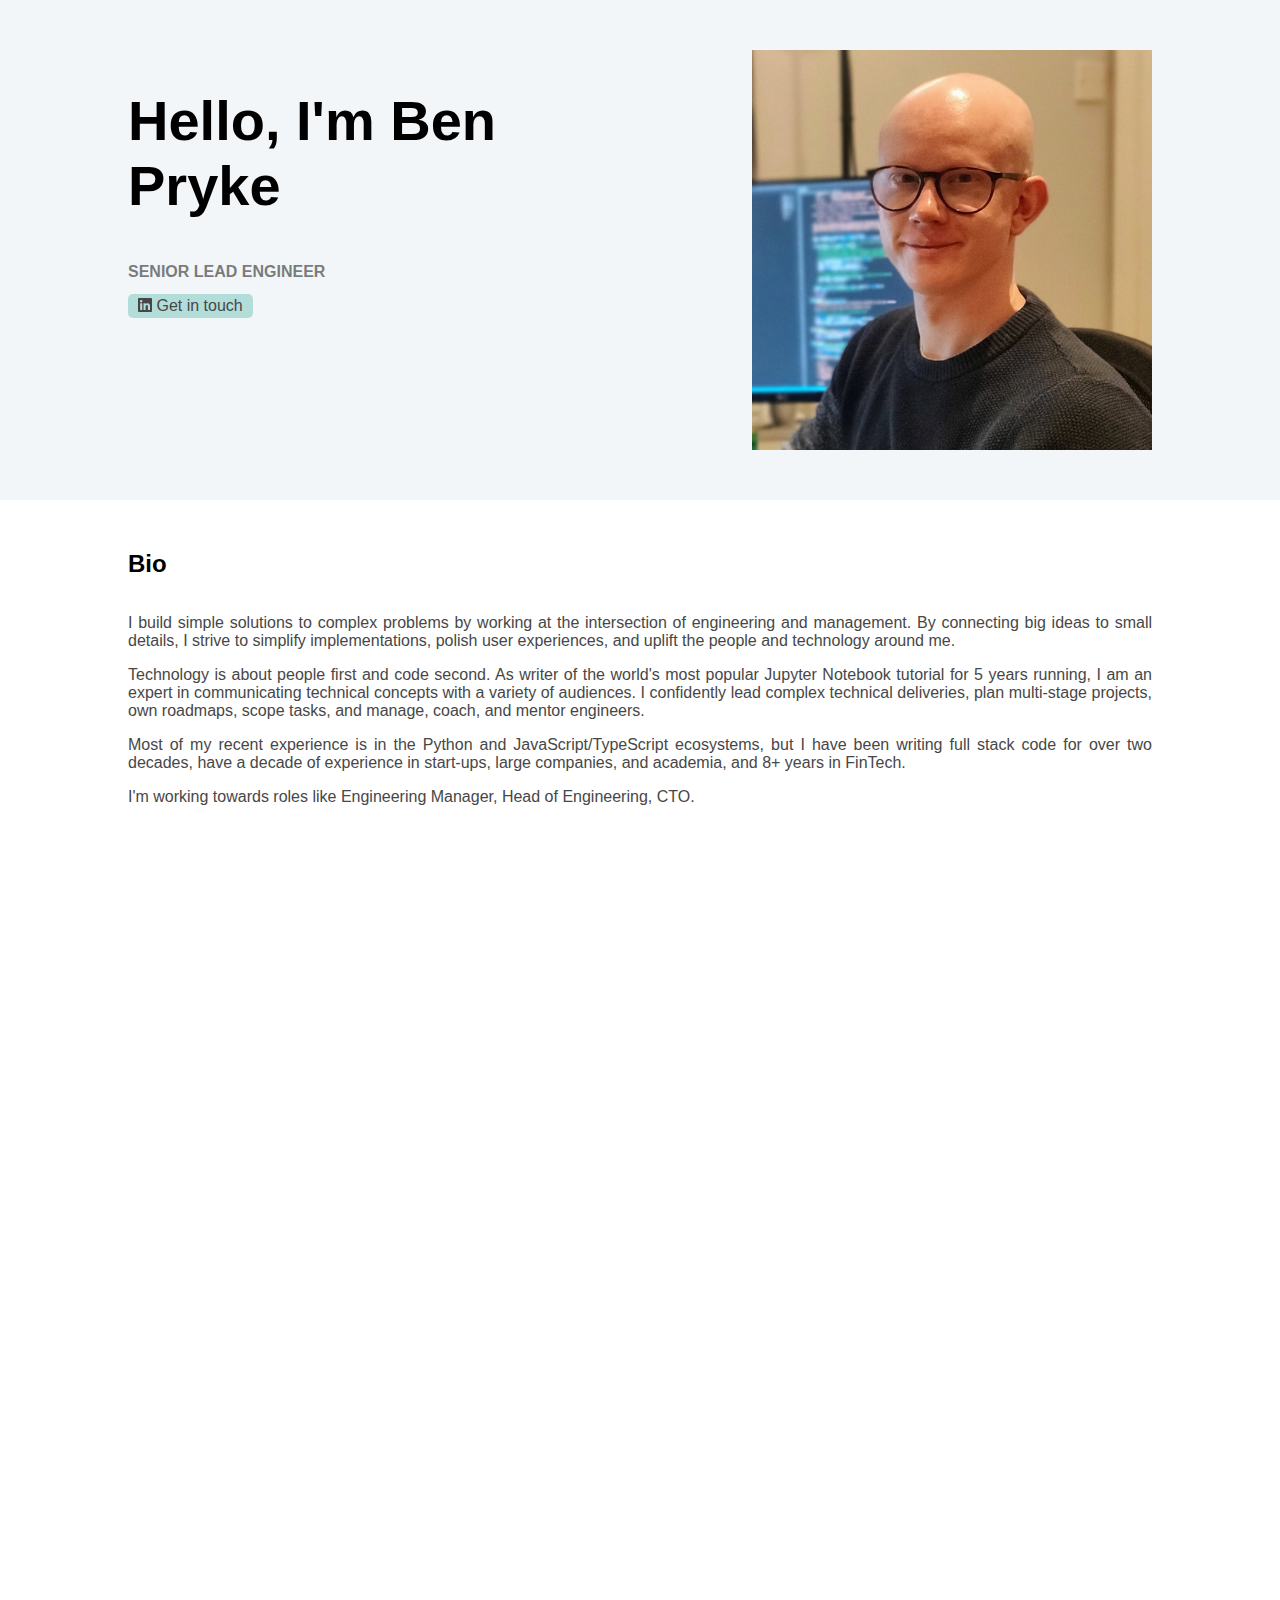
==== commit a5a80c89: "Deploying to master from @ benpryke/personal-website@9a3dbfc5583b818fcb8c25c0f02a7cb4e1e0d9f5 🚀" ====
--- a/200.html
+++ b/200.html
@@ -24,8 +24,8 @@
       gtag('js', new Date());
       gtag('config', 'G-BXW9QDPKF5');
     </script>
-    <script type="module" crossorigin src="/assets/index-BBmArMoi.js"></script>
-    <link rel="stylesheet" crossorigin href="/assets/index-DV4ofqlh.css">
+    <script type="module" crossorigin src="/assets/index-CEuhZRiK.js"></script>
+    <link rel="stylesheet" crossorigin href="/assets/index-Ceh5BCuD.css">
   </head>
   <body>
     <noscript>Enabling JavaScript will enhance this site</noscript>
--- a/assets/index-Ceh5BCuD.css
+++ b/assets/index-Ceh5BCuD.css
@@ -0,0 +1 @@
+:root{--primary-colour: #50bebe;--primary-colour-light: #b3ddd9;--background-colour: #f2f6f9;--primary-text-colour: #474747;--min-content-width: 360px;--max-content-width: 1500px;--min-section-height: 200px;--section-vertical-padding: 50px}body{margin:0;padding:0;font-family:-apple-system,BlinkMacSystemFont,Segoe UI,Roboto,Oxygen,Ubuntu,Cantarell,Fira Sans,Droid Sans,Helvetica Neue,sans-serif;-webkit-font-smoothing:antialiased;-moz-osx-font-smoothing:grayscale;overflow-anchor:none}code{font-family:source-code-pro,Menlo,Monaco,Consolas,Courier New,monospace}img{display:block}.banner{position:relative;min-width:var(--min-content-width);max-width:var(--max-content-width);min-height:var(--min-section-height);margin:auto;padding:var(--section-vertical-padding) 10%;text-align:center;box-sizing:border-box}.banner>h2{margin:0 0 30px}.banner>p{color:var(--primary-text-colour)}.faded-out{opacity:0}.faded-in{animation:fade-in .5s ease-out}@keyframes fade-in{0%{opacity:0;top:100px}to{opacity:1;top:0}}@media only screen and (min-width: 768px){.banner{box-sizing:inherit}}@media only screen and (min-width: 1800px){.banner{padding:var(--section-vertical-padding) calc((100% - var(--max-content-width)) / 2)}}.social-button{display:inline-block;margin:10px;font-size:1rem;font-weight:500;padding:3px 10px;border-radius:5px;border:none;background:var(--primary-colour-light);text-decoration:none;color:var(--primary-text-colour);white-space:nowrap;width:fit-content}.social-button:focus{animation:wave .2s ease-in}.social-button:hover svg{color:var(--primary-colour);transition:all .2s ease}.social-button i{margin-right:6px}@keyframes wave{0%{box-shadow:0 0 rgba(var(--primary-colour),0)}50%{box-shadow:0 0 0 3px rgba(var(--primary-colour),.33)}to{box-shadow:0 0 0 4px rgba(var(--primary-colour),0)}}.footer{max-width:initial;min-height:0;padding-top:80px!important;padding-bottom:120px!important;background:var(--background-colour)}section.banner.hero{background-color:var(--background-colour);display:grid;grid-template:1.3fr 1fr / 1fr;grid-gap:1rem}section.banner.hero .text{justify-self:flex-start;margin:auto}section.banner.hero h1{font-size:3rem;max-width:300px}section.banner.hero h2{font-size:1rem;display:block;text-transform:uppercase;font-weight:600;opacity:.5}section.banner.hero .social-button{margin:0}section.banner.hero img{width:100%;max-width:400px;max-height:400px;aspect-ratio:1 / 1;transform:scaleX(-1);justify-self:center}@media only screen and (min-width: 768px){section.banner.hero{grid-template:1fr / 1fr 1fr}section.banner.hero .text{display:flex;flex-direction:column;grid-row:1;margin:0}section.banner.hero h1{text-align:left;font-size:3.5rem;margin-bottom:2rem;max-width:400px}section.banner.hero h2{text-align:left}section.banner.hero img{justify-self:flex-end}}@media only screen and (screen-width-m){section.banner.hero h1{font-size:4.5rem}}@media only screen and (screen-width-l){section.banner.hero h1{font-size:5rem}}.logo{align-self:center}.logo img{width:100px;padding:25px 15px;transition:.5s ease}.logo img:hover{transform:scale(1.2)}@media only screen and (min-width: 900px){.logo img{width:200px;padding:50px 30px}}.logo-collection{display:flex;flex-wrap:wrap;justify-content:space-around}.paragraph-header{display:flex;flex-direction:column;justify-content:space-between;align-items:center}.paragraph-header h2{align-self:flex-start;text-align:left;margin-top:0}.paragraph-header img{align-self:flex-start;margin-bottom:25px;max-height:60px}.paragraph p{text-align:justify;-webkit-hyphens:auto;hyphens:auto}@media only screen and (min-width: 450px){.paragraph-header{flex-direction:row}.paragraph-header img{margin-left:20px;margin-bottom:10px}}@media only screen and (min-width: 900px){.paragraph p{-webkit-hyphens:none;hyphens:none}}.showcase{background:var(--background-colour);padding-bottom:80px}.showpieces{display:flex;flex-direction:row;flex-wrap:wrap;align-items:center;justify-content:center}.showpieces a{color:#2b2b2b;text-decoration:none}.showpiece{position:relative;top:0;margin:20px;width:300px;height:400px;padding:10px;background:#fff;border-radius:10px;box-shadow:8px 14px 38px #2d333814,1px 3px 8px #2d333808;transition:.5s ease}@media (hover: hover){.showpiece:hover{top:-10px}}.showpiece p{color:var(--primary-text-colour)}.showpiece img{width:300px;height:200px;object-fit:cover}
